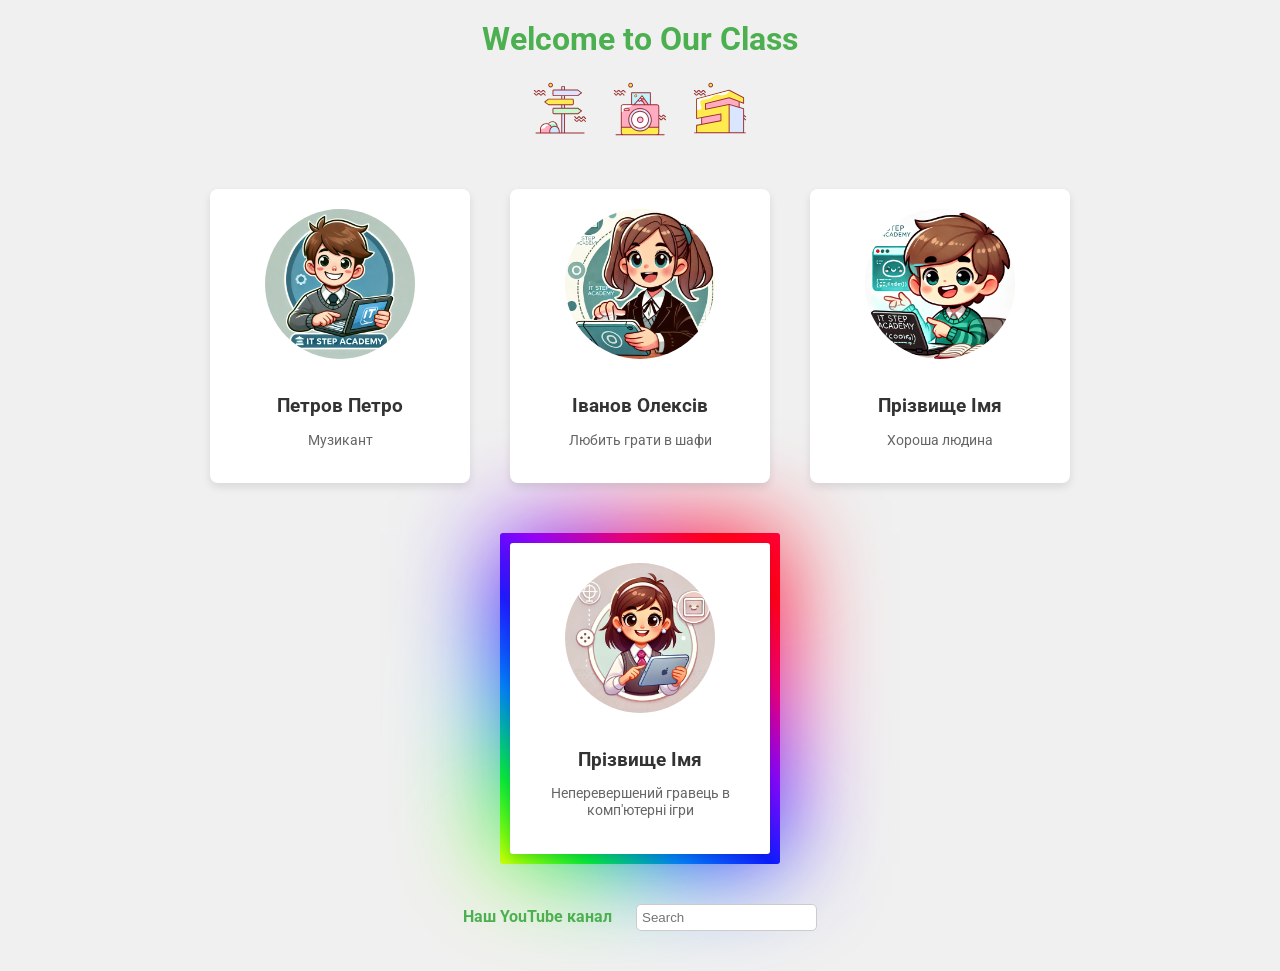
==== index.html @ 3af76be2 "first commit" ====
<!DOCTYPE html>
<html lang="ua">

<head>
    <meta charset="UTF-8">
    <meta name="viewport" content="width=device-width, initial-scale=1.0">
    <title>Document</title>
    <link rel="stylesheet" href="styles/main.css" media="all">
    <link rel="preconnect" href="https://fonts.googleapis.com">
<link rel="preconnect" href="https://fonts.gstatic.com" crossorigin>
<link href="https://fonts.googleapis.com/css2?family=Roboto:ital,wght@0,100;0,300;0,400;0,500;0,700;0,900;1,100;1,300;1,400;1,500;1,700;1,900&display=swap" rel="stylesheet">
</head>


<body>
    <h1>Welcome to Our Class</h1>
    
    <div class="menu">
        <a href="./pages/travels.html"> 
            <img src="icons/indicator-svgrepo-com.svg" alt="Подорожі"> 
        </a>
        <a href="./pages/friends.html"> 
            <img src="icons/polaroid-svgrepo-com.svg" alt="Друзі"> 
        </a>
        <a href="./pages/projects.html"> 
            <img src="icons/villa-svgrepo-com.svg" alt="Проекти"> 
        </a>
    </div>

    <div class="main_column">
        <div class="student">
            <img src="img/photo1.jpg" alt="Фото 1">
            <h2>Петров Петро</h2>
            <p>Музикант</p>
        </div>

        <div class="student">
            <img src="img/photo2.jpg" alt="Фото 2">
            <h2>Іванов Олексів</h2>
            <p>Любить грати в шафи</p>
        </div>

        <div class="student">
            <img src="img/photo3.jpg" alt="Фото 3">
            <h2>Прізвище Імя</h2>
            <p>Хороша людина</p>
        </div>
    </div>

    <div class="main_column">
        <div class="student box">
            <img src="img/photo4.jpg" alt="Фото 4">
            <h2>Прізвище Імя</h2>
            <p>Неперевершений гравець в комп'ютерні ігри</p>
        </div>
    </div>

    <div class="links">
        <a href="https://google.com" target="_blank">Наш YouTube канал</a>
        <input type="text" placeholder="Search">
    </div>
</body>

</html>
---- styles/main.css ----
body {
    font-family: 'Roboto', sans-serif;
    background-color: #f0f0f0;
    color: #333;
    margin: 0;
    padding: 0;
}

h1 {
    text-align: center;
    margin-top: 20px;
    color: #4CAF50;
}

/* Стилі для меню */
.menu {
    display: flex;
    justify-content: center;
    gap: 20px;
    margin: 20px 0;
    flex-wrap: wrap;
}

.menu a {
    display: flex;
    flex-direction: column;
    align-items: center;
    text-decoration: none;
    color: #333;
}

.menu a img {
    width: 60px;
    height: 60px;
    transition: transform 0.3s ease;
}

.menu a:hover img {
    transform: scale(1.1);
}

.main_column {
    display: flex;
    justify-content: center;
    flex-wrap: wrap;
    gap: 20px;
    margin: 40px 0;
}

.student {
    background-color: #fff;
    padding: 20px;
    margin: 10px;
    border-radius: 8px;
    box-shadow: 0 4px 8px rgba(0, 0, 0, 0.1);
    text-align: center;
    transition: transform 0.3s ease;
    width: 220px;
}

.student:hover {
    transform: translateY(-5px) scale(1.05);
}

.student img {
    width: 150px;
    height: 150px;
    border-radius: 50%;
    object-fit: cover;
    margin-bottom: 15px;
}

.student h2 {
    font-size: 1.2em;
    margin-bottom: 10px;
    color: #333;
}

.student p {
    font-size: 0.9em;
    color: #666;
}

.links {
    text-align: center;
    margin: 40px 0;
}

.links a {
    text-decoration: none;
    color: #4CAF50;
    font-weight: bold;
}

.links a:hover {
    text-decoration: underline;
}

.links input {
    margin-left: 20px;
    padding: 5px;
    border-radius: 5px;
    border: 1px solid #ccc;
}

.box {
    position: relative;
    color: #fff;
    border-radius: 3px;
    opacity: 0,2;
}

.box::before,
.box::after {
    content: '';
    z-index: -1;
    position: absolute;
    width: calc(100% + 20px);
    height: calc(100% + 20px);
    top: -10px;
    left: -10px;
    border-radius: 3px;
    background: linear-gradient(45deg,
        #ffff00, #00ff00, #0099ff, #001aff, #a200ff, #ff0055, #ff0000,
        #ff0055, #ff0000, #ffff00, #00ff00, #0099ff, #001aff, #a200ff
    );
    background-size: 300%;
    animation: border 12s linear infinite;
}
   
.box::after {
    filter: blur(50px);
    opacity: 0,2;
   
}


@keyframes border {
    0%, 100% {
        background-position: 0 0;
        opacity: 0.3;
    }

    50% {
        background-position: 300% 300%;
        opacity: 0.9;
    }
}

/* Адаптивний дизайн для маленьких екранів */
@media (max-width: 768px) {
    .menu {
        flex-direction: column;
        align-items: center;
        gap: 10px;
    }

    .menu a img {
        width: 50px;
        height: 50px;
    }

    .main_column {
        flex-direction: column;
        align-items: center;
    }

    .student img {
        width: 120px;
        height: 120px;
    }

    .student {
        width: 100%;
        max-width: 300px;
    }
}

/* Додатковий стиль для дуже маленьких екранів */
@media (max-width: 480px) {
    .menu a img {
        width: 40px;
        height: 40px;
    }

    h1 {
        font-size: 1.5em;
        margin-top: 10px;
    }

    .student img {
        width: 100px;
        height: 100px;
    }
}
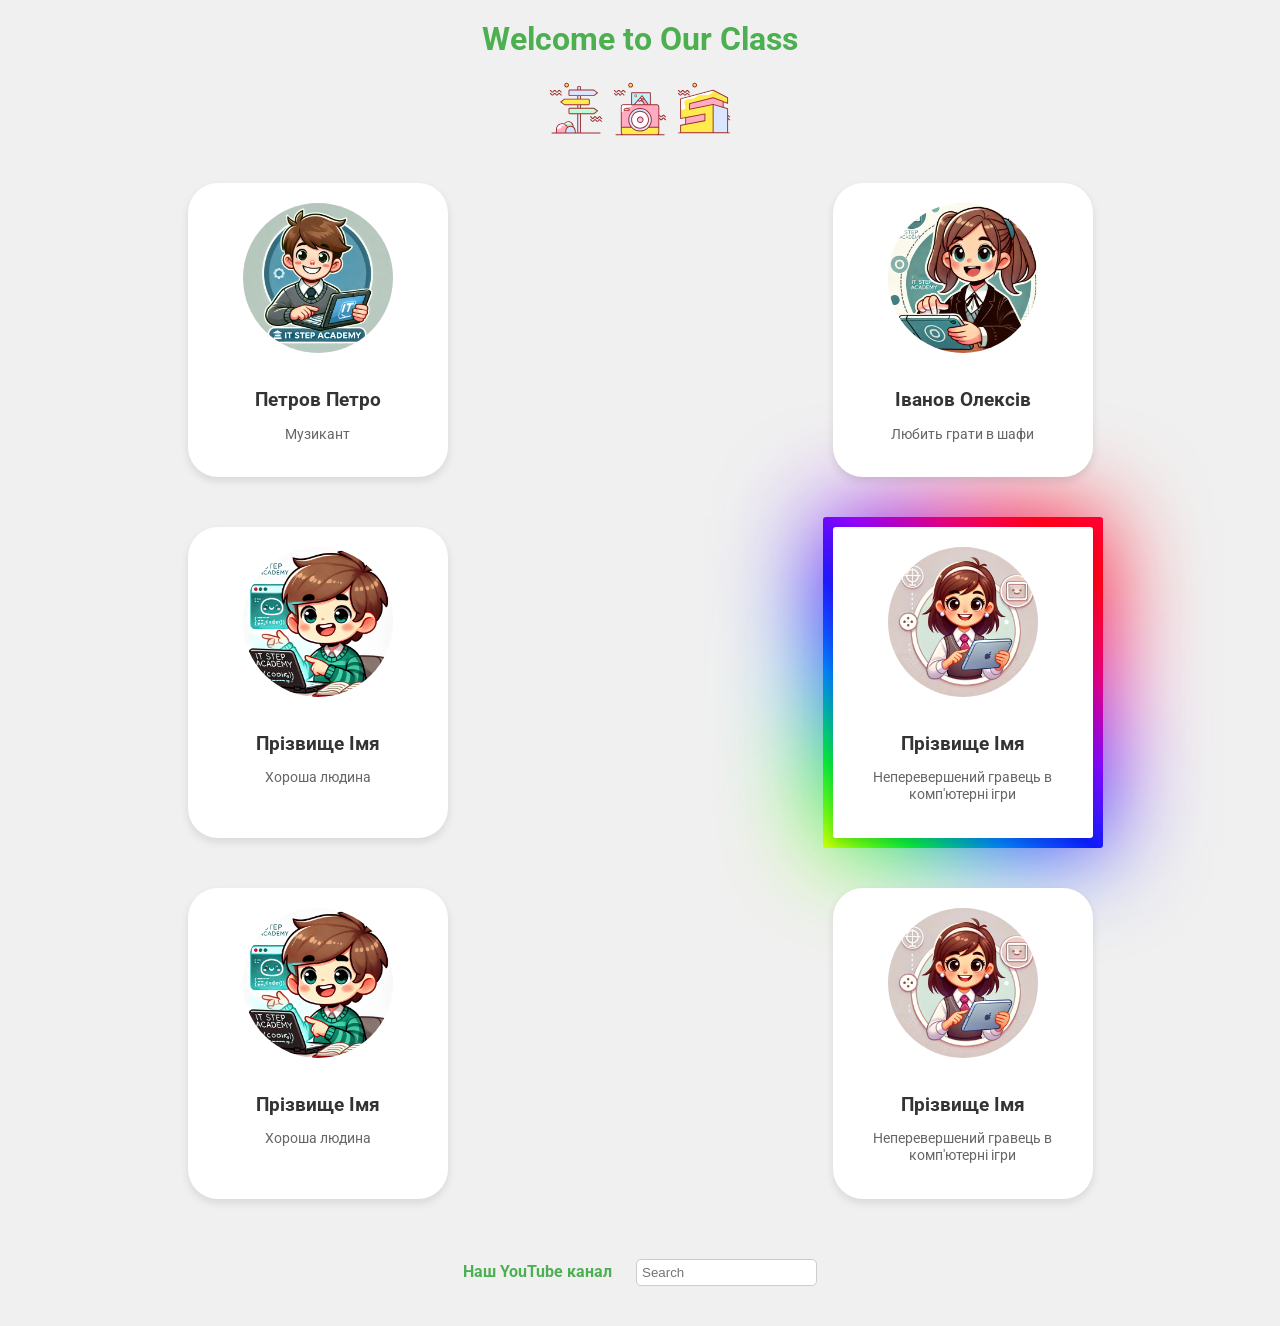
==== commit 2e433eb3: "flexbox" ====
--- a/index.html
+++ b/index.html
@@ -7,23 +7,25 @@
     <title>Document</title>
     <link rel="stylesheet" href="styles/main.css" media="all">
     <link rel="preconnect" href="https://fonts.googleapis.com">
-<link rel="preconnect" href="https://fonts.gstatic.com" crossorigin>
-<link href="https://fonts.googleapis.com/css2?family=Roboto:ital,wght@0,100;0,300;0,400;0,500;0,700;0,900;1,100;1,300;1,400;1,500;1,700;1,900&display=swap" rel="stylesheet">
+    <link rel="preconnect" href="https://fonts.gstatic.com" crossorigin>
+    <link
+        href="https://fonts.googleapis.com/css2?family=Roboto:ital,wght@0,100;0,300;0,400;0,500;0,700;0,900;1,100;1,300;1,400;1,500;1,700;1,900&display=swap"
+        rel="stylesheet">
 </head>
 
 
 <body>
     <h1>Welcome to Our Class</h1>
-    
+
     <div class="menu">
-        <a href="./pages/travels.html"> 
-            <img src="icons/indicator-svgrepo-com.svg" alt="Подорожі"> 
+        <a href="./pages/travels.html">
+            <img src="icons/indicator-svgrepo-com.svg" alt="Подорожі">
         </a>
-        <a href="./pages/friends.html"> 
-            <img src="icons/polaroid-svgrepo-com.svg" alt="Друзі"> 
+        <a href="./pages/friends.html">
+            <img src="icons/polaroid-svgrepo-com.svg" alt="Друзі">
         </a>
-        <a href="./pages/projects.html"> 
-            <img src="icons/villa-svgrepo-com.svg" alt="Проекти"> 
+        <a href="./pages/projects.html">
+            <img src="icons/villa-svgrepo-com.svg" alt="Проекти">
         </a>
     </div>
 
@@ -45,10 +47,19 @@
             <h2>Прізвище Імя</h2>
             <p>Хороша людина</p>
         </div>
-    </div>
 
-    <div class="main_column">
         <div class="student box">
+            <img src="img/photo4.jpg" alt="Фото 4">
+            <h2>Прізвище Імя</h2>
+            <p>Неперевершений гравець в комп'ютерні ігри</p>
+        </div>
+        <div class="student">
+            <img src="img/photo3.jpg" alt="Фото 3">
+            <h2>Прізвище Імя</h2>
+            <p>Хороша людина</p>
+        </div>
+
+        <div class="student">
             <img src="img/photo4.jpg" alt="Фото 4">
             <h2>Прізвище Імя</h2>
             <p>Неперевершений гравець в комп'ютерні ігри</p>
--- a/styles/main.css
+++ b/styles/main.css
@@ -14,18 +14,14 @@
 
 /* Стилі для меню */
 .menu {
-    display: flex;
     justify-content: center;
     gap: 20px;
     margin: 20px 0;
-    flex-wrap: wrap;
+    text-align: center;
 }
 
 .menu a {
-    display: flex;
-    flex-direction: column;
-    align-items: center;
-    text-decoration: none;
+    display: inline-block;
     color: #333;
 }
 
@@ -40,18 +36,20 @@
 }
 
 .main_column {
-    display: flex;
-    justify-content: center;
+    display: grid;
+    grid-template-columns: 1fr 1fr;
+    grid-template-rows: 2;
+    justify-items: center;
     flex-wrap: wrap;
-    gap: 20px;
-    margin: 40px 0;
+    gap: 10px;
+    /* margin: 40px 0; */
 }
 
 .student {
     background-color: #fff;
     padding: 20px;
-    margin: 10px;
-    border-radius: 8px;
+    margin: 20px;
+    border-radius: 30px;
     box-shadow: 0 4px 8px rgba(0, 0, 0, 0.1);
     text-align: center;
     transition: transform 0.3s ease;
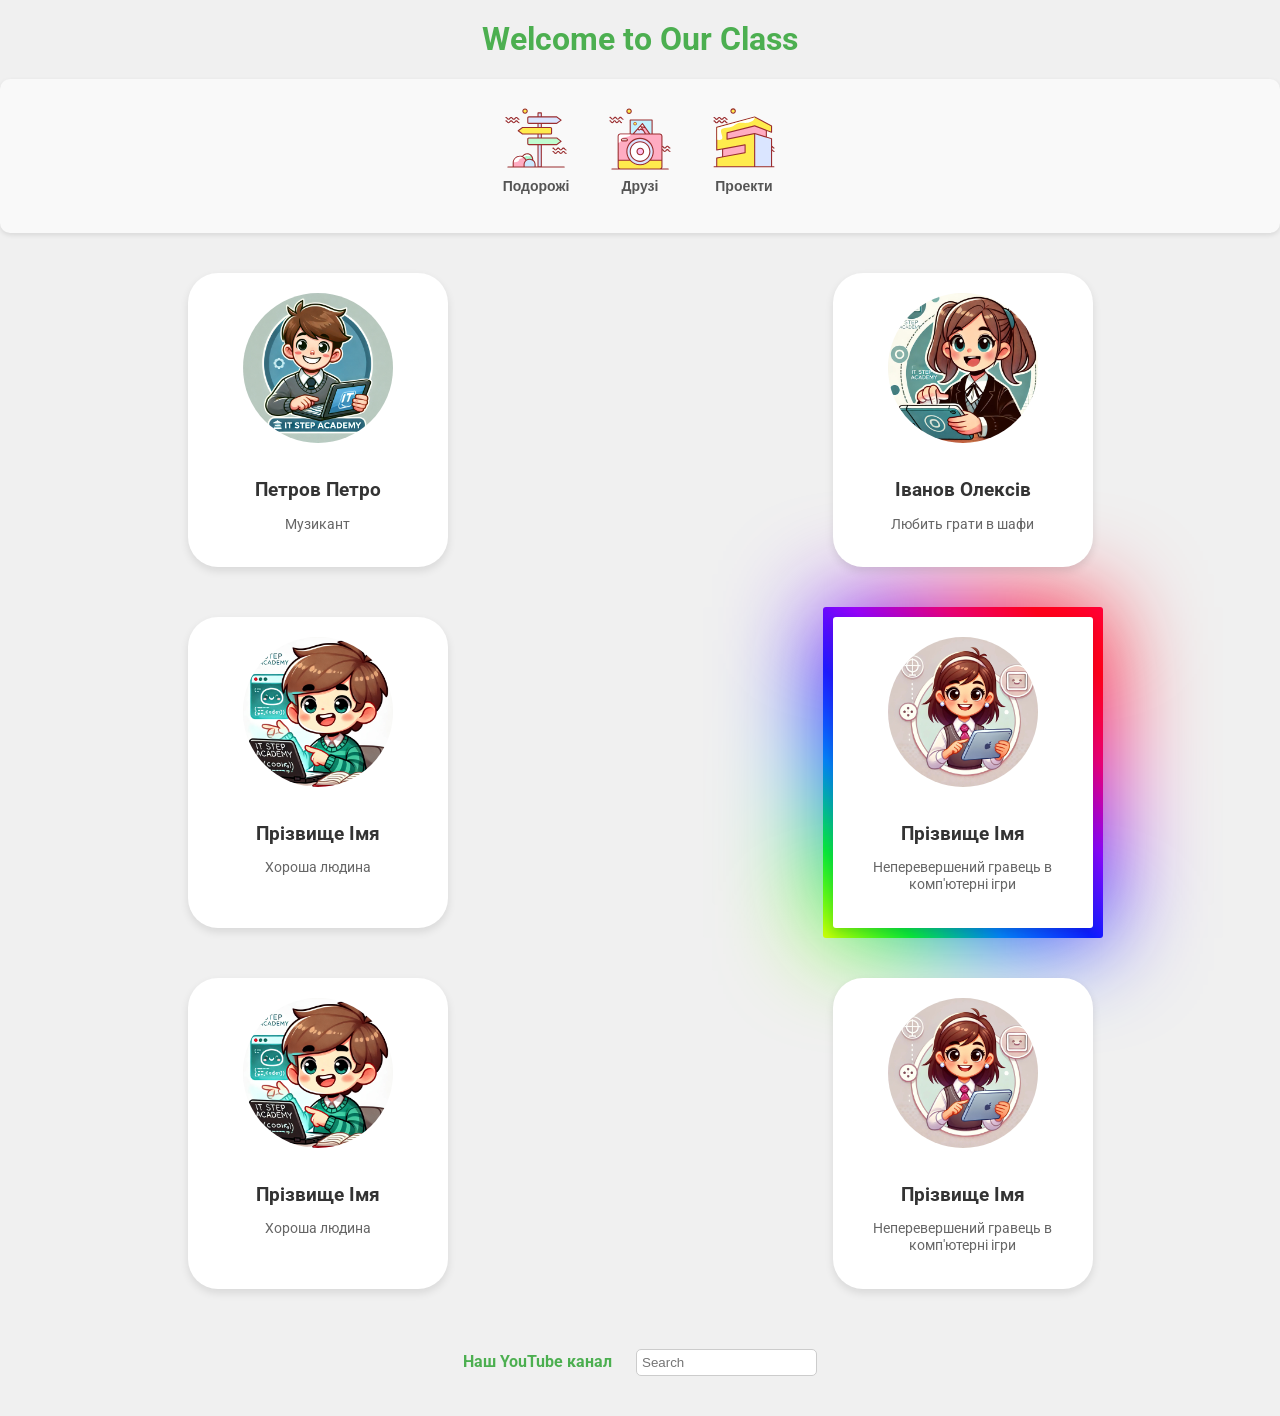
==== commit 70f85ad0: "menu demo" ====
--- a/index.html
+++ b/index.html
@@ -6,6 +6,12 @@
     <meta name="viewport" content="width=device-width, initial-scale=1.0">
     <title>Document</title>
     <link rel="stylesheet" href="styles/main.css" media="all">
+    <link rel="stylesheet" href="styles/menu.css" media="all">
+    <link rel="preconnect" href="https://fonts.googleapis.com">
+    <link rel="preconnect" href="https://fonts.gstatic.com" crossorigin>
+    <link
+        href="https://fonts.googleapis.com/css2?family=Roboto:ital,wght@0,100;0,300;0,400;0,500;0,700;0,900;1,100;1,300;1,400;1,500;1,700;1,900&display=swap"
+        rel="stylesheet">
     <link rel="preconnect" href="https://fonts.googleapis.com">
     <link rel="preconnect" href="https://fonts.gstatic.com" crossorigin>
     <link
@@ -18,15 +24,29 @@
     <h1>Welcome to Our Class</h1>
 
     <div class="menu">
-        <a href="./pages/travels.html">
-            <img src="icons/indicator-svgrepo-com.svg" alt="Подорожі">
-        </a>
-        <a href="./pages/friends.html">
-            <img src="icons/polaroid-svgrepo-com.svg" alt="Друзі">
-        </a>
-        <a href="./pages/projects.html">
-            <img src="icons/villa-svgrepo-com.svg" alt="Проекти">
-        </a>
+        <div class="menu_item">
+            <a href="./pages/travels.html">
+                <img src="icons/indicator-svgrepo-com.svg" alt="Подорожі">
+                <p>Подорожі</p>
+            </a>
+        </div>  
+
+        <div class="menu_item">
+            <a href="./pages/friends.html">
+                <img src="icons/polaroid-svgrepo-com.svg" alt="Друзі">
+                <p>Друзі</p>
+            </a>
+        </div>
+
+
+        <div class="menu_item">
+            <a href="./pages/projects.html">
+                <img src="icons/villa-svgrepo-com.svg" alt="Проекти">
+                <p>Проекти</p>
+
+            </a>
+        </div>
+
     </div>
 
     <div class="main_column">
--- a/styles/main.css
+++ b/styles/main.css
@@ -20,20 +20,7 @@
     text-align: center;
 }
 
-.menu a {
-    display: inline-block;
-    color: #333;
-}
 
-.menu a img {
-    width: 60px;
-    height: 60px;
-    transition: transform 0.3s ease;
-}
-
-.menu a:hover img {
-    transform: scale(1.1);
-}
 
 .main_column {
     display: grid;
--- a/styles/menu.css
+++ b/styles/menu.css
@@ -0,0 +1,44 @@
+.menu {
+    text-align: center;
+    /* Центрує меню */
+    background-color: #f9f9f9;
+    padding: 15px 0;
+    border-radius: 10px;
+    box-shadow: 0 2px 5px rgba(0, 0, 0, 0.1);
+}
+
+.menu a {
+    color: #333;
+    text-decoration: none;
+    font-family: Arial, sans-serif;
+    font-weight: bold;
+}
+
+.menu a img {
+    width: 70px;
+    height: 70px;
+    transition: transform 0.3s ease;
+    margin-bottom: 5px;
+}
+
+.menu_item {
+    display: inline-block;
+    margin: 10px 15px;
+    text-align: center;
+    transition: transform 0.3s ease;
+}
+
+.menu_item:hover {
+    transform: translateY(-5px);
+}
+
+.menu_item img:hover {
+    transform: scale(1.1) rotate(5deg);
+}
+
+.menu_item p {
+    padding: 0;
+    margin-top: -5px;
+    font-size: 14px;
+    color: #555;
+}
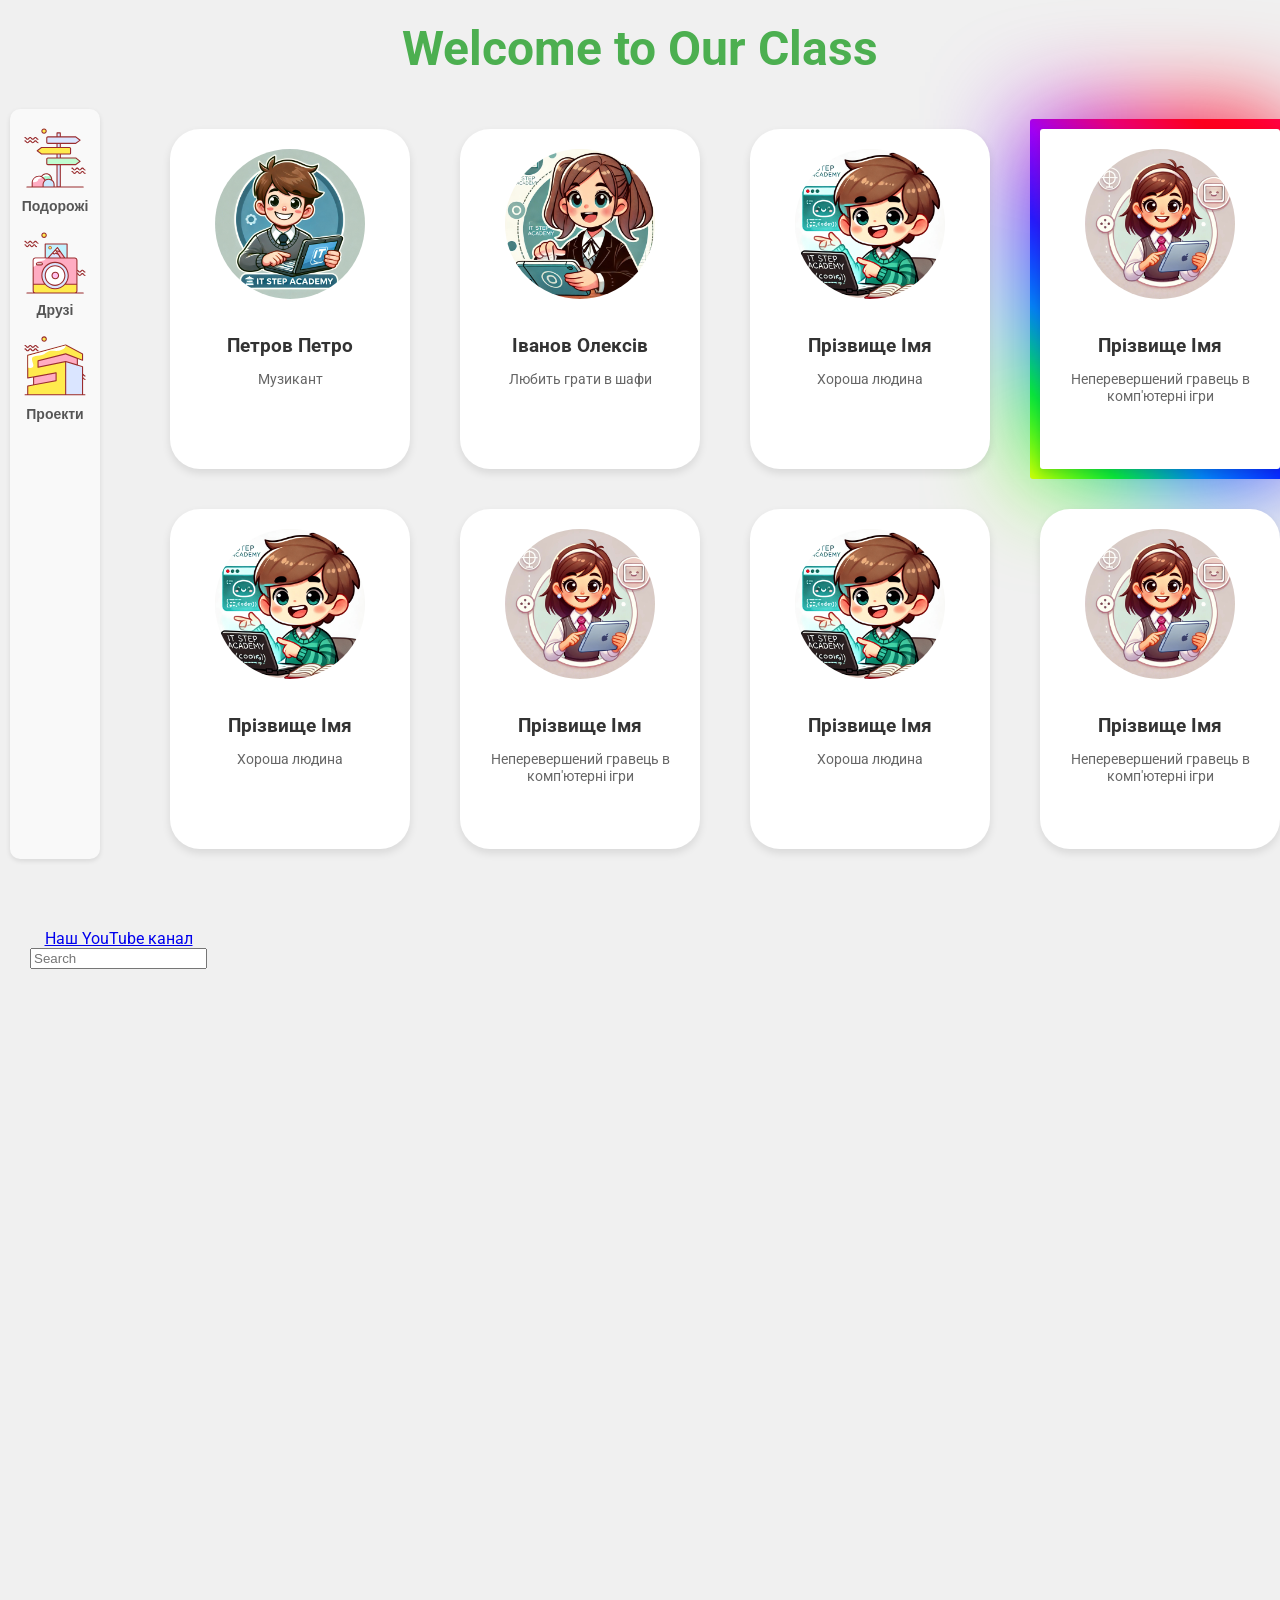
==== commit c681286b: "grid" ====
--- a/index.html
+++ b/index.html
@@ -1,95 +1,103 @@
 <!DOCTYPE html>
 <html lang="ua">
+  <head>
+    <meta charset="UTF-8" />
+    <meta name="viewport" content="width=device-width, initial-scale=1.0" />
+    <title>Document</title>
+    <link rel="stylesheet" href="styles/main.css" media="all" />
+    <link rel="stylesheet" href="styles/menu.css" media="all" />
+    <link rel="stylesheet" href="styles/grid.css" media="all" />
+    <link rel="preconnect" href="https://fonts.googleapis.com" />
+    <link rel="preconnect" href="https://fonts.gstatic.com" crossorigin />
+    <link
+      href="https://fonts.googleapis.com/css2?family=Roboto:ital,wght@0,100;0,300;0,400;0,500;0,700;0,900;1,100;1,300;1,400;1,500;1,700;1,900&display=swap"
+      rel="stylesheet"
+    />
+  </head>
 
-<head>
-    <meta charset="UTF-8">
-    <meta name="viewport" content="width=device-width, initial-scale=1.0">
-    <title>Document</title>
-    <link rel="stylesheet" href="styles/main.css" media="all">
-    <link rel="stylesheet" href="styles/menu.css" media="all">
-    <link rel="preconnect" href="https://fonts.googleapis.com">
-    <link rel="preconnect" href="https://fonts.gstatic.com" crossorigin>
-    <link
-        href="https://fonts.googleapis.com/css2?family=Roboto:ital,wght@0,100;0,300;0,400;0,500;0,700;0,900;1,100;1,300;1,400;1,500;1,700;1,900&display=swap"
-        rel="stylesheet">
-    <link rel="preconnect" href="https://fonts.googleapis.com">
-    <link rel="preconnect" href="https://fonts.gstatic.com" crossorigin>
-    <link
-        href="https://fonts.googleapis.com/css2?family=Roboto:ital,wght@0,100;0,300;0,400;0,500;0,700;0,900;1,100;1,300;1,400;1,500;1,700;1,900&display=swap"
-        rel="stylesheet">
-</head>
+  <body>
 
+    <h1 class="welcome">Welcome to Our Class</h1>
 
-<body>
-    <h1>Welcome to Our Class</h1>
+    <div class="main-grid">
+      <div class="menu-grid">
+        <div class="menu">
+          <div class="menu-item">
+            <a href="./pages/travels.html">
+              <img src="icons/indicator-svgrepo-com.svg" alt="Подорожі" />
+              <p>Подорожі</p>
+            </a>
+          </div>
+          <!-- TEST -->
+          <div class="menu-item">
+            <a href="./pages/friends.html">
+              <img src="icons/polaroid-svgrepo-com.svg" alt="Друзі" />
+              <p>Друзі</p>
+            </a>
+          </div>
 
-    <div class="menu">
-        <div class="menu_item">
-            <a href="./pages/travels.html">
-                <img src="icons/indicator-svgrepo-com.svg" alt="Подорожі">
-                <p>Подорожі</p>
+          <div class="menu-item">
+            <a href="./pages/projects.html">
+              <img src="icons/villa-svgrepo-com.svg" alt="Проекти" />
+              <p>Проекти</p>
             </a>
-        </div>  
+          </div>
+        </div>
+      </div>
 
-        <div class="menu_item">
-            <a href="./pages/friends.html">
-                <img src="icons/polaroid-svgrepo-com.svg" alt="Друзі">
-                <p>Друзі</p>
-            </a>
-        </div>
-
-
-        <div class="menu_item">
-            <a href="./pages/projects.html">
-                <img src="icons/villa-svgrepo-com.svg" alt="Проекти">
-                <p>Проекти</p>
-
-            </a>
-        </div>
-
-    </div>
-
-    <div class="main_column">
+      <div class="grid-container">
         <div class="student">
-            <img src="img/photo1.jpg" alt="Фото 1">
-            <h2>Петров Петро</h2>
-            <p>Музикант</p>
+          <img src="img/photo1.jpg" alt="Фото 1" />
+          <h2>Петров Петро</h2>
+          <p>Музикант</p>
         </div>
 
         <div class="student">
-            <img src="img/photo2.jpg" alt="Фото 2">
-            <h2>Іванов Олексів</h2>
-            <p>Любить грати в шафи</p>
+          <img src="img/photo2.jpg" alt="Фото 2" />
+          <h2>Іванов Олексів</h2>
+          <p>Любить грати в шафи</p>
         </div>
 
         <div class="student">
-            <img src="img/photo3.jpg" alt="Фото 3">
-            <h2>Прізвище Імя</h2>
-            <p>Хороша людина</p>
+          <img src="img/photo3.jpg" alt="Фото 3" />
+          <h2>Прізвище Імя</h2>
+          <p>Хороша людина</p>
         </div>
 
         <div class="student box">
-            <img src="img/photo4.jpg" alt="Фото 4">
-            <h2>Прізвище Імя</h2>
-            <p>Неперевершений гравець в комп'ютерні ігри</p>
+          <img src="img/photo4.jpg" alt="Фото 4" />
+          <h2>Прізвище Імя</h2>
+          <p>Неперевершений гравець в комп'ютерні ігри</p>
         </div>
         <div class="student">
-            <img src="img/photo3.jpg" alt="Фото 3">
-            <h2>Прізвище Імя</h2>
-            <p>Хороша людина</p>
+          <img src="img/photo3.jpg" alt="Фото 3" />
+          <h2>Прізвище Імя</h2>
+          <p>Хороша людина</p>
         </div>
 
         <div class="student">
-            <img src="img/photo4.jpg" alt="Фото 4">
-            <h2>Прізвище Імя</h2>
-            <p>Неперевершений гравець в комп'ютерні ігри</p>
+          <img src="img/photo4.jpg" alt="Фото 4" />
+          <h2>Прізвище Імя</h2>
+          <p>Неперевершений гравець в комп'ютерні ігри</p>
         </div>
+        <div class="student">
+          <img src="img/photo3.jpg" alt="Фото 3" />
+          <h2>Прізвище Імя</h2>
+          <p>Хороша людина</p>
+        </div>
+
+        <div class="student">
+          <img src="img/photo4.jpg" alt="Фото 4" />
+          <h2>Прізвище Імя</h2>
+          <p>Неперевершений гравець в комп'ютерні ігри</p>
+        </div>
+      </div>
+
+      <div class="footer-container">
+        <a href="https://google.com" target="_blank">Наш YouTube канал</a>
+        <input type="text" placeholder="Search" />
+      </div>
+
     </div>
-
-    <div class="links">
-        <a href="https://google.com" target="_blank">Наш YouTube канал</a>
-        <input type="text" placeholder="Search">
-    </div>
-</body>
-
-</html>+  </body>
+</html>
--- a/styles/main.css
+++ b/styles/main.css
@@ -4,32 +4,15 @@
     color: #333;
     margin: 0;
     padding: 0;
+    padding-bottom: 600px;
+    font-size: 50;
 }
 
 h1 {
     text-align: center;
     margin-top: 20px;
     color: #4CAF50;
-}
-
-/* Стилі для меню */
-.menu {
-    justify-content: center;
-    gap: 20px;
-    margin: 20px 0;
-    text-align: center;
-}
-
-
-
-.main_column {
-    display: grid;
-    grid-template-columns: 1fr 1fr;
-    grid-template-rows: 2;
-    justify-items: center;
-    flex-wrap: wrap;
-    gap: 10px;
-    /* margin: 40px 0; */
+    font-size: 3em;
 }
 
 .student {
@@ -40,7 +23,8 @@
     box-shadow: 0 4px 8px rgba(0, 0, 0, 0.1);
     text-align: center;
     transition: transform 0.3s ease;
-    width: 220px;
+    width: 200px;
+    height: 300px;
 }
 
 .student:hover {
--- a/styles/menu.css
+++ b/styles/menu.css
@@ -1,11 +1,17 @@
 .menu {
-    text-align: center;
-    /* Центрує меню */
     background-color: #f9f9f9;
-    padding: 15px 0;
     border-radius: 10px;
     box-shadow: 0 2px 5px rgba(0, 0, 0, 0.1);
+    padding: 10px;
+margin: 0;
 }
+
+.menu-item{
+    margin: 5px 0px;
+    text-align: center;
+    transition: transform 0.3s ease;
+}
+
 
 .menu a {
     color: #333;
@@ -21,22 +27,16 @@
     margin-bottom: 5px;
 }
 
-.menu_item {
-    display: inline-block;
-    margin: 10px 15px;
-    text-align: center;
-    transition: transform 0.3s ease;
-}
 
-.menu_item:hover {
+.menu-item:hover {
     transform: translateY(-5px);
 }
 
-.menu_item img:hover {
+.menu-item img:hover {
     transform: scale(1.1) rotate(5deg);
 }
 
-.menu_item p {
+.menu-item p {
     padding: 0;
     margin-top: -5px;
     font-size: 14px;
--- a/styles/grid.css
+++ b/styles/grid.css
@@ -0,0 +1,74 @@
+.main-grid {
+    display: grid;
+    grid-template-columns: repeat(12, 1fr);
+    grid-template-rows: 1fr 1fr ;
+    gap: 50px;
+    justify-items: left;
+    margin-left: 10px;
+}
+
+.menu-grid {
+    display: grid;
+    grid-column: 1 / 2; 
+}
+
+.grid-container {
+    display: grid;
+    grid-template-columns: repeat(4, 1fr);
+    grid-template-rows: repeat(2, 370px);
+    grid-column: 2 / 13; 
+    gap: 10px;
+    margin: 0;
+}
+
+.footer-container {
+    display: grid;
+    justify-content: center; /* Center horizontally */
+    align-items: center; /* Center vertically */
+    padding: 20px;
+    grid-column: 1 / 13; /* Ensure footer spans all columns */
+    height: 2em;
+    justify-items: center;
+}
+
+
+@media (max-width: 1200px) {
+    .grid-container {
+        grid-template-columns: repeat(3, 1fr);
+    }
+    .main-grid {
+        grid-template-columns: repeat(6, 1fr);
+    }
+    .footer-container {
+        grid-column: 1 / 7; 
+    }
+}
+
+@media (max-width: 768px) {
+    .main-grid {
+        grid-template-columns: repeat(6, 1fr);
+    }
+    .grid-container {
+        grid-template-columns: repeat(2, 1fr);
+    }
+    .footer-container {
+        grid-column: 1 / 7; /* Ensure footer spans all columns */
+    }
+}
+
+@media (max-width: 600px) {
+    .main-grid {
+        grid-template-columns: repeat(2, 1fr);
+        gap: 20px;
+        margin-left: 10px;
+    }
+    .grid-container {
+        grid-template-columns: 1fr;
+        grid-template-rows: auto;
+        gap: 20px;
+    }
+    .footer-container {
+        grid-column: 1 / 3; /* Ensure footer spans all columns */
+        padding: 10px;
+    }
+}
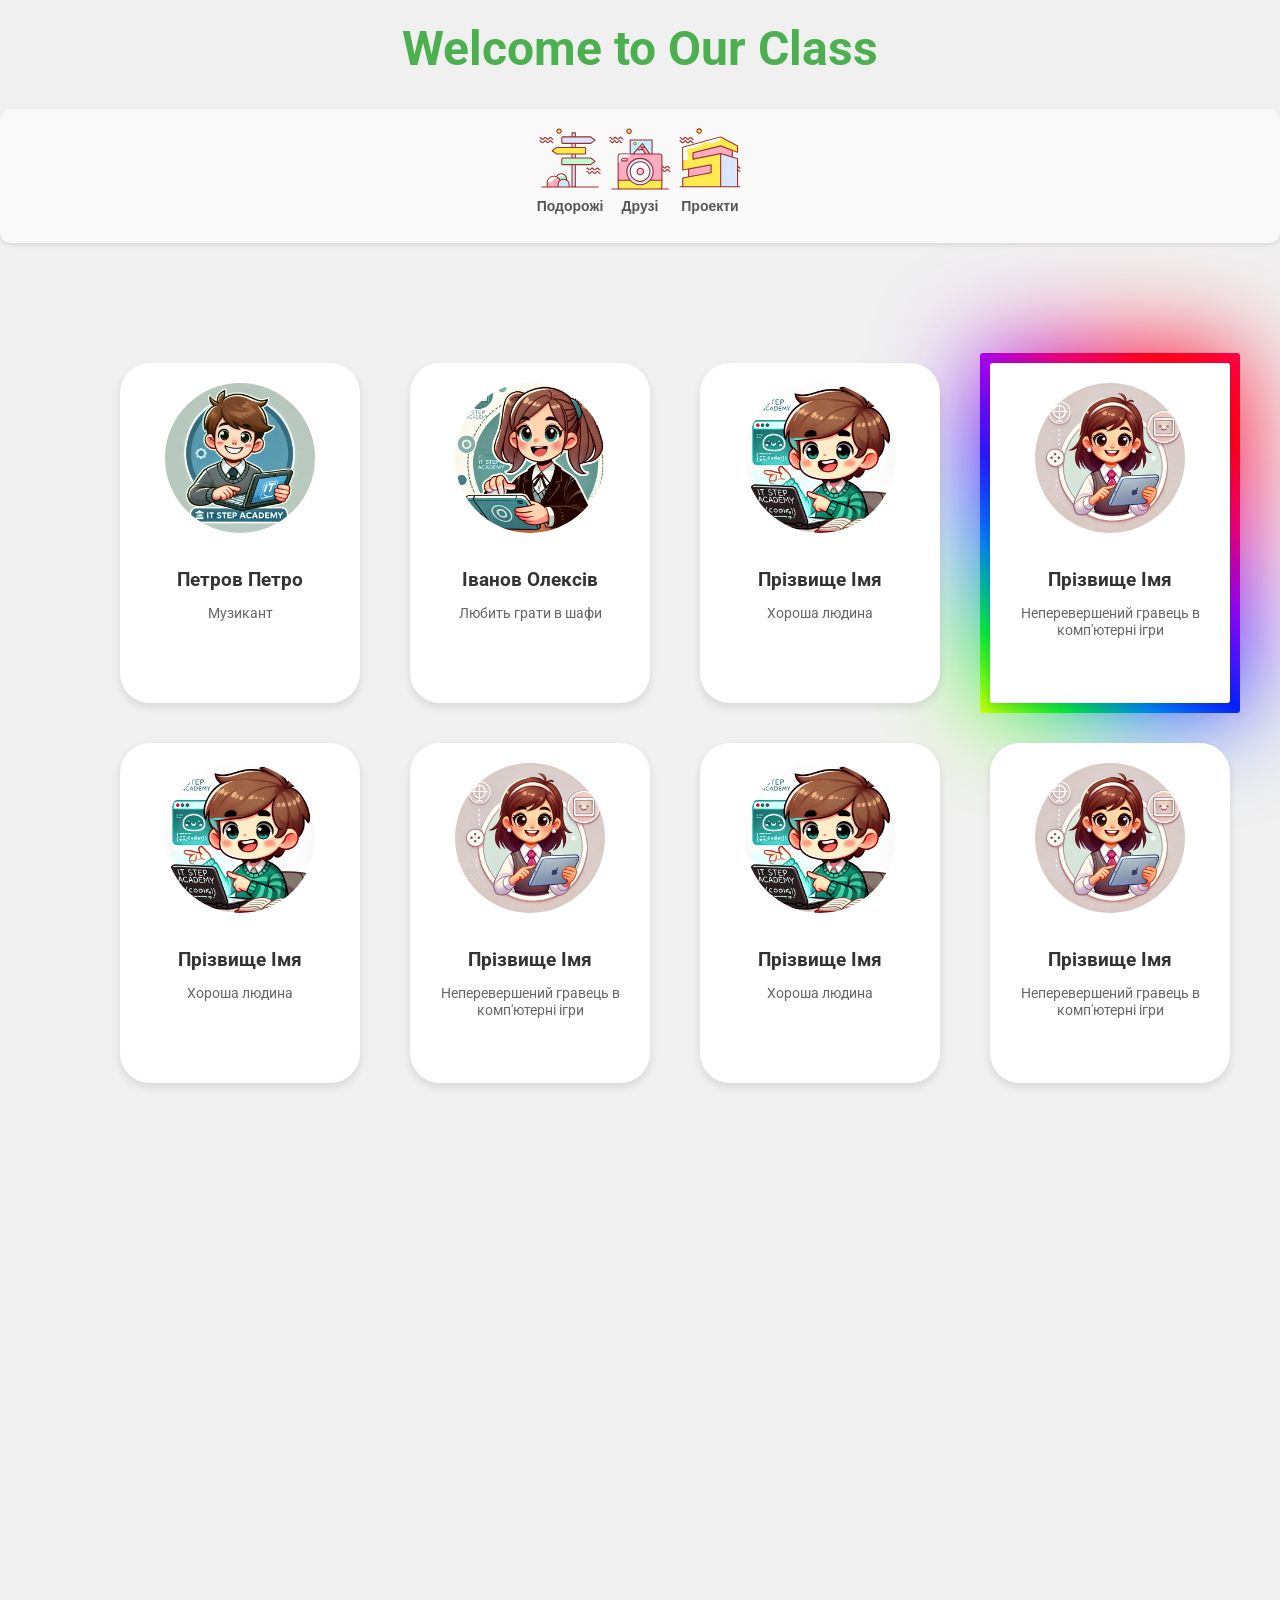
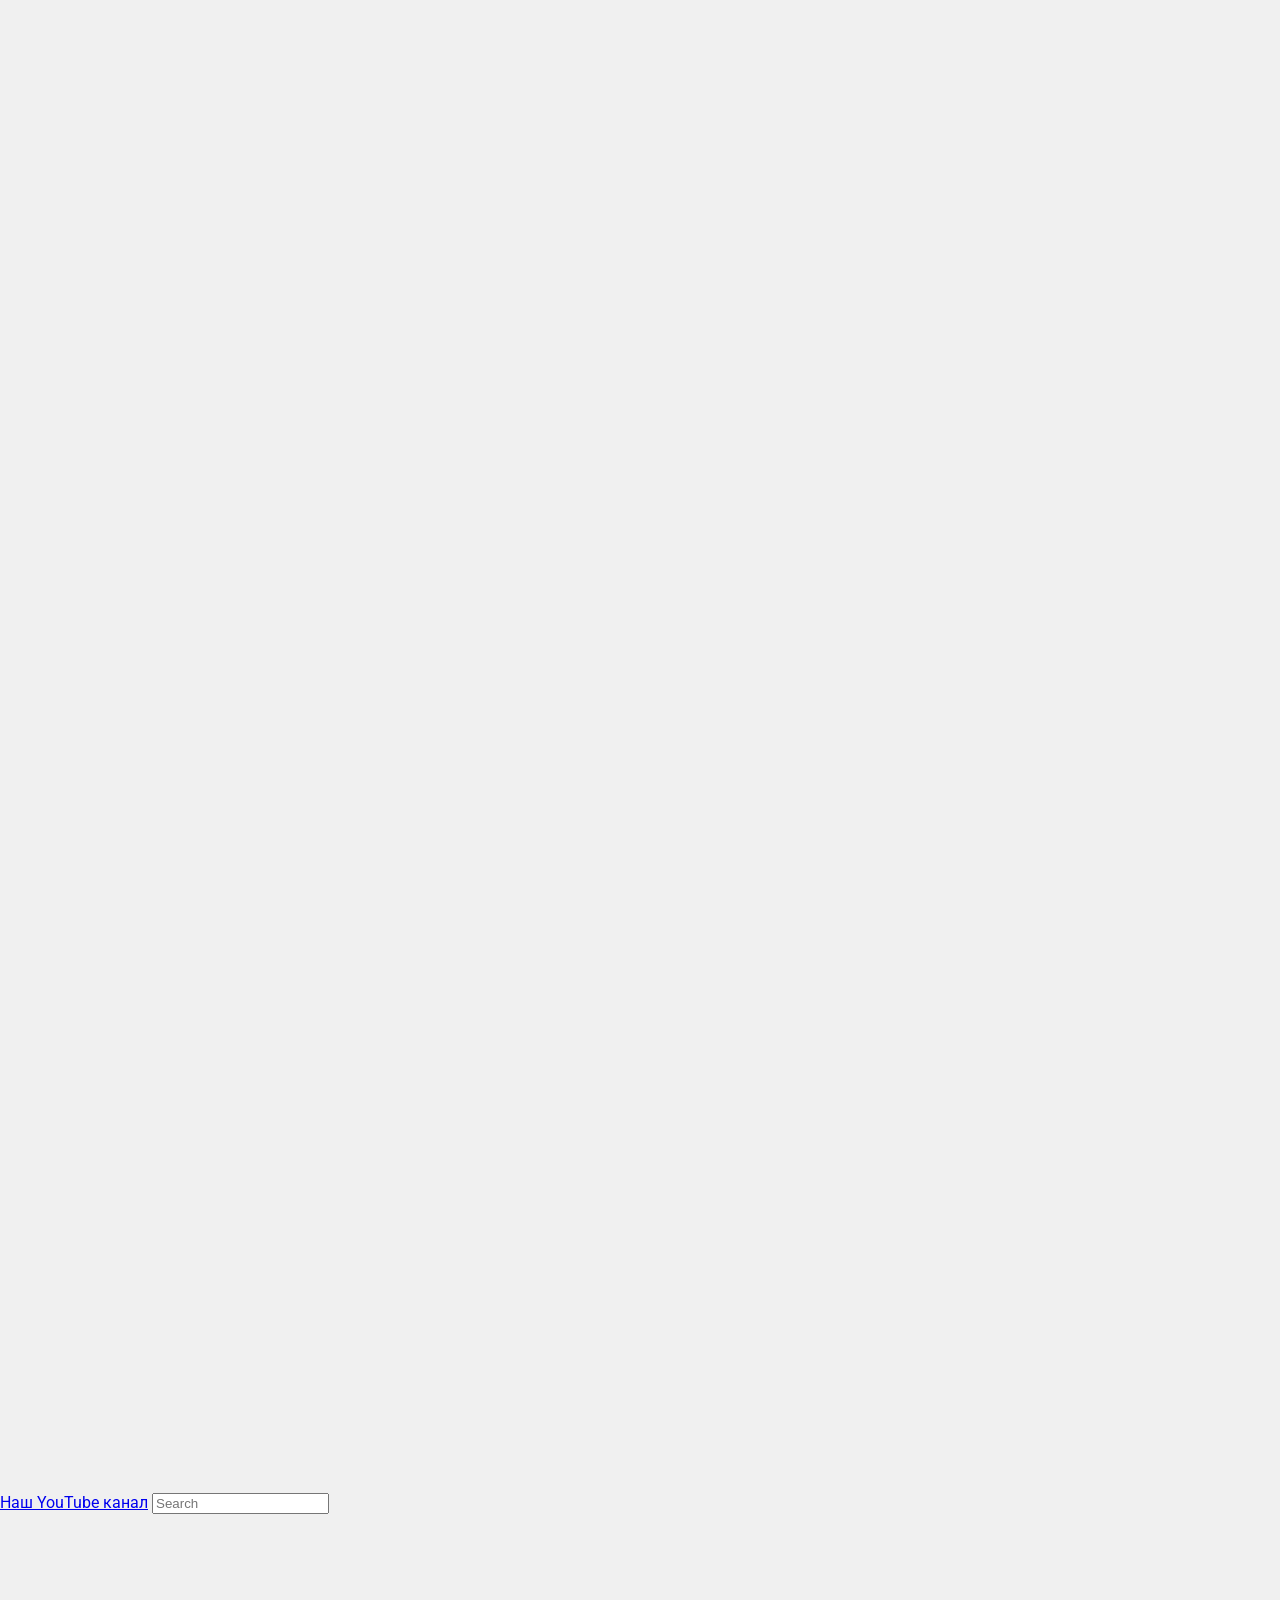
==== commit 5412cdb6: "students grid" ====
--- a/index.html
+++ b/index.html
@@ -5,8 +5,8 @@
     <meta name="viewport" content="width=device-width, initial-scale=1.0" />
     <title>Document</title>
     <link rel="stylesheet" href="styles/main.css" media="all" />
+    <link rel="stylesheet" href="styles/students_grid.css" media="all" />
     <link rel="stylesheet" href="styles/menu.css" media="all" />
-    <link rel="stylesheet" href="styles/grid.css" media="all" />
     <link rel="preconnect" href="https://fonts.googleapis.com" />
     <link rel="preconnect" href="https://fonts.gstatic.com" crossorigin />
     <link
@@ -16,7 +16,6 @@
   </head>
 
   <body>
-
     <h1 class="welcome">Welcome to Our Class</h1>
 
     <div class="main-grid">
@@ -45,7 +44,7 @@
         </div>
       </div>
 
-      <div class="grid-container">
+      <div class="students-grid">
         <div class="student">
           <img src="img/photo1.jpg" alt="Фото 1" />
           <h2>Петров Петро</h2>
@@ -97,7 +96,6 @@
         <a href="https://google.com" target="_blank">Наш YouTube канал</a>
         <input type="text" placeholder="Search" />
       </div>
-
     </div>
   </body>
 </html>
--- a/styles/students_grid.css
+++ b/styles/students_grid.css
@@ -0,0 +1,32 @@
+.students-grid {
+    display: grid;
+    grid-template-columns: repeat(4, 1fr);
+    grid-template-rows: repeat(7, 370px);
+    gap: 10px;
+    margin: 100px;
+}
+
+@media  (max-width: 1200px) {
+    .students-grid {
+        grid-template-columns: repeat(3, 1fr);
+    }
+    
+}
+
+@media  (max-width: 768px) {
+    .students-grid {
+        grid-template-columns: repeat(2, 1fr);
+        margin: 10px;
+    }
+    
+}
+
+@media  (max-width: 600px) {
+    .students-grid {
+        grid-template-columns: repeat(1, 1fr);
+        margin-left: 0px;
+        margin-right: 0px;
+    }
+    
+}
+
--- a/styles/menu.css
+++ b/styles/menu.css
@@ -3,6 +3,8 @@
     border-radius: 10px;
     box-shadow: 0 2px 5px rgba(0, 0, 0, 0.1);
     padding: 10px;
+    display: flex;
+    justify-content: center;
 margin: 0;
 }
 
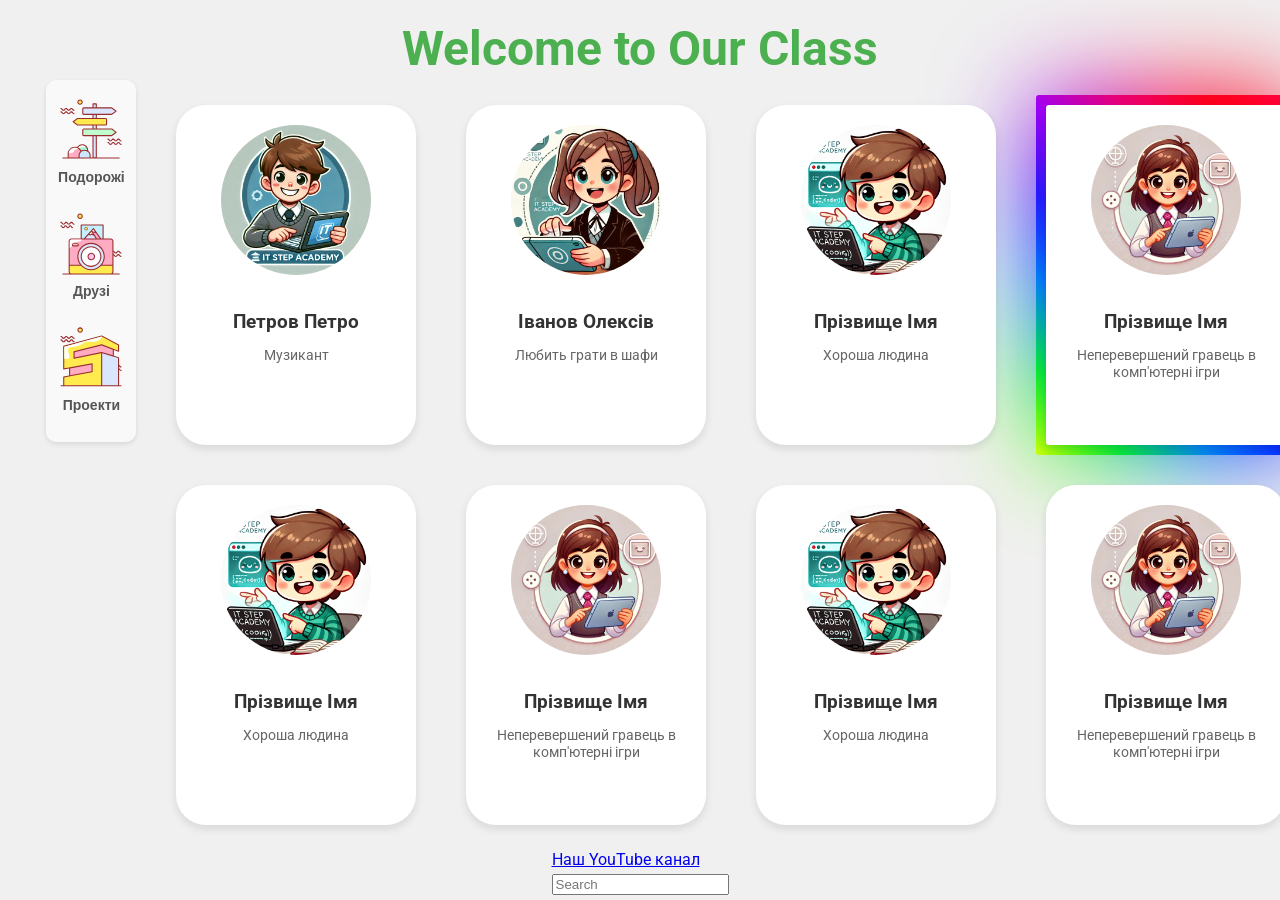
==== commit e472dd48: "main_grid" ====
--- a/index.html
+++ b/index.html
@@ -6,6 +6,7 @@
     <title>Document</title>
     <link rel="stylesheet" href="styles/main.css" media="all" />
     <link rel="stylesheet" href="styles/students_grid.css" media="all" />
+    <link rel="stylesheet" href="styles/main_grid.css" media="all" />
     <link rel="stylesheet" href="styles/menu.css" media="all" />
     <link rel="preconnect" href="https://fonts.googleapis.com" />
     <link rel="preconnect" href="https://fonts.gstatic.com" crossorigin />
@@ -16,10 +17,11 @@
   </head>
 
   <body>
-    <h1 class="welcome">Welcome to Our Class</h1>
-
     <div class="main-grid">
-      <div class="menu-grid">
+      <div class="main-header">
+        <h1>Welcome to Our Class</h1>
+      </div>
+      <div class="menu-grid main-menu">
         <div class="menu">
           <div class="menu-item">
             <a href="./pages/travels.html">
@@ -44,7 +46,7 @@
         </div>
       </div>
 
-      <div class="students-grid">
+      <div class="students-grid main-content">
         <div class="student">
           <img src="img/photo1.jpg" alt="Фото 1" />
           <h2>Петров Петро</h2>
@@ -92,7 +94,7 @@
         </div>
       </div>
 
-      <div class="footer-container">
+      <div class="footer-container main-footer">
         <a href="https://google.com" target="_blank">Наш YouTube канал</a>
         <input type="text" placeholder="Search" />
       </div>
--- a/styles/main.css
+++ b/styles/main.css
@@ -4,7 +4,6 @@
     color: #333;
     margin: 0;
     padding: 0;
-    padding-bottom: 600px;
     font-size: 50;
 }
 
--- a/styles/students_grid.css
+++ b/styles/students_grid.css
@@ -1,14 +1,16 @@
 .students-grid {
     display: grid;
-    grid-template-columns: repeat(4, 1fr);
-    grid-template-rows: repeat(7, 370px);
+    grid-template-columns: 1fr 1fr 1fr 3fr;
+    grid-template-rows: repeat(2, 370px);
     gap: 10px;
-    margin: 100px;
+    margin: 10px;
 }
 
 @media  (max-width: 1200px) {
     .students-grid {
         grid-template-columns: repeat(3, 1fr);
+        grid-template-rows: repeat(3, 370px);
+
     }
     
 }
--- a/styles/main_grid.css
+++ b/styles/main_grid.css
@@ -0,0 +1,39 @@
+.main-grid {
+    display: grid;
+    grid-template-columns: repeat(14, 1fr);
+    grid-template-rows: 80px auto 50px;
+}
+
+.main-header {
+    display: grid;
+    grid-column: 1 / 15;
+    align-items: center;
+    justify-content: center;
+}
+
+.main-menu {
+    display: grid;
+    grid-column: 1 / 3;
+    grid-row: 2 / 3;
+    align-items: start;
+    justify-content: center;
+}
+
+.main-content {
+    display: grid;
+    grid-column: 3 / 15;
+    grid-row: 2;
+    align-items: center;
+    justify-content: center;
+  
+}
+
+.main-footer {
+    display: grid;
+    grid-column: 1 / 15;
+    grid-row: 3;
+    justify-content: center;
+    align-items: start;
+
+}
+
--- a/styles/menu.css
+++ b/styles/menu.css
@@ -4,7 +4,9 @@
     box-shadow: 0 2px 5px rgba(0, 0, 0, 0.1);
     padding: 10px;
     display: flex;
-    justify-content: center;
+    flex-direction: column;
+    justify-content: start;
+
 margin: 0;
 }
 
